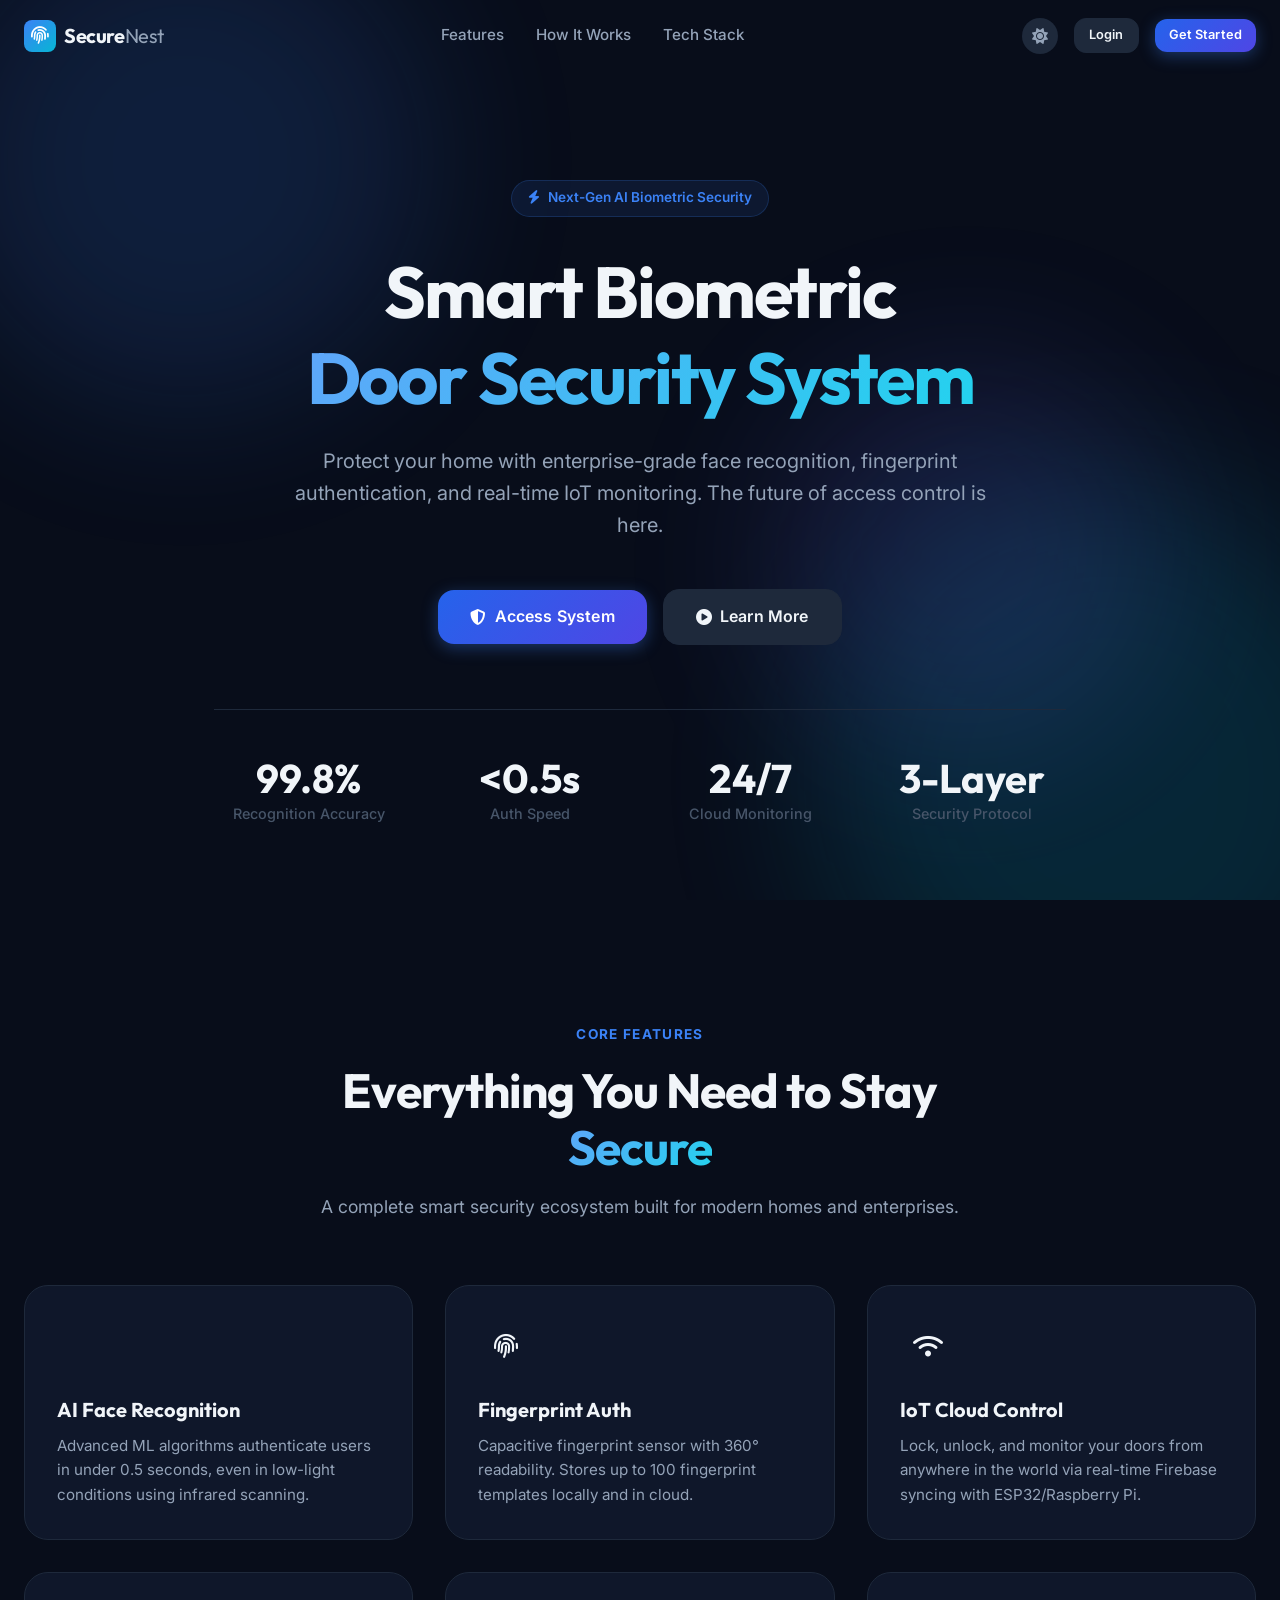
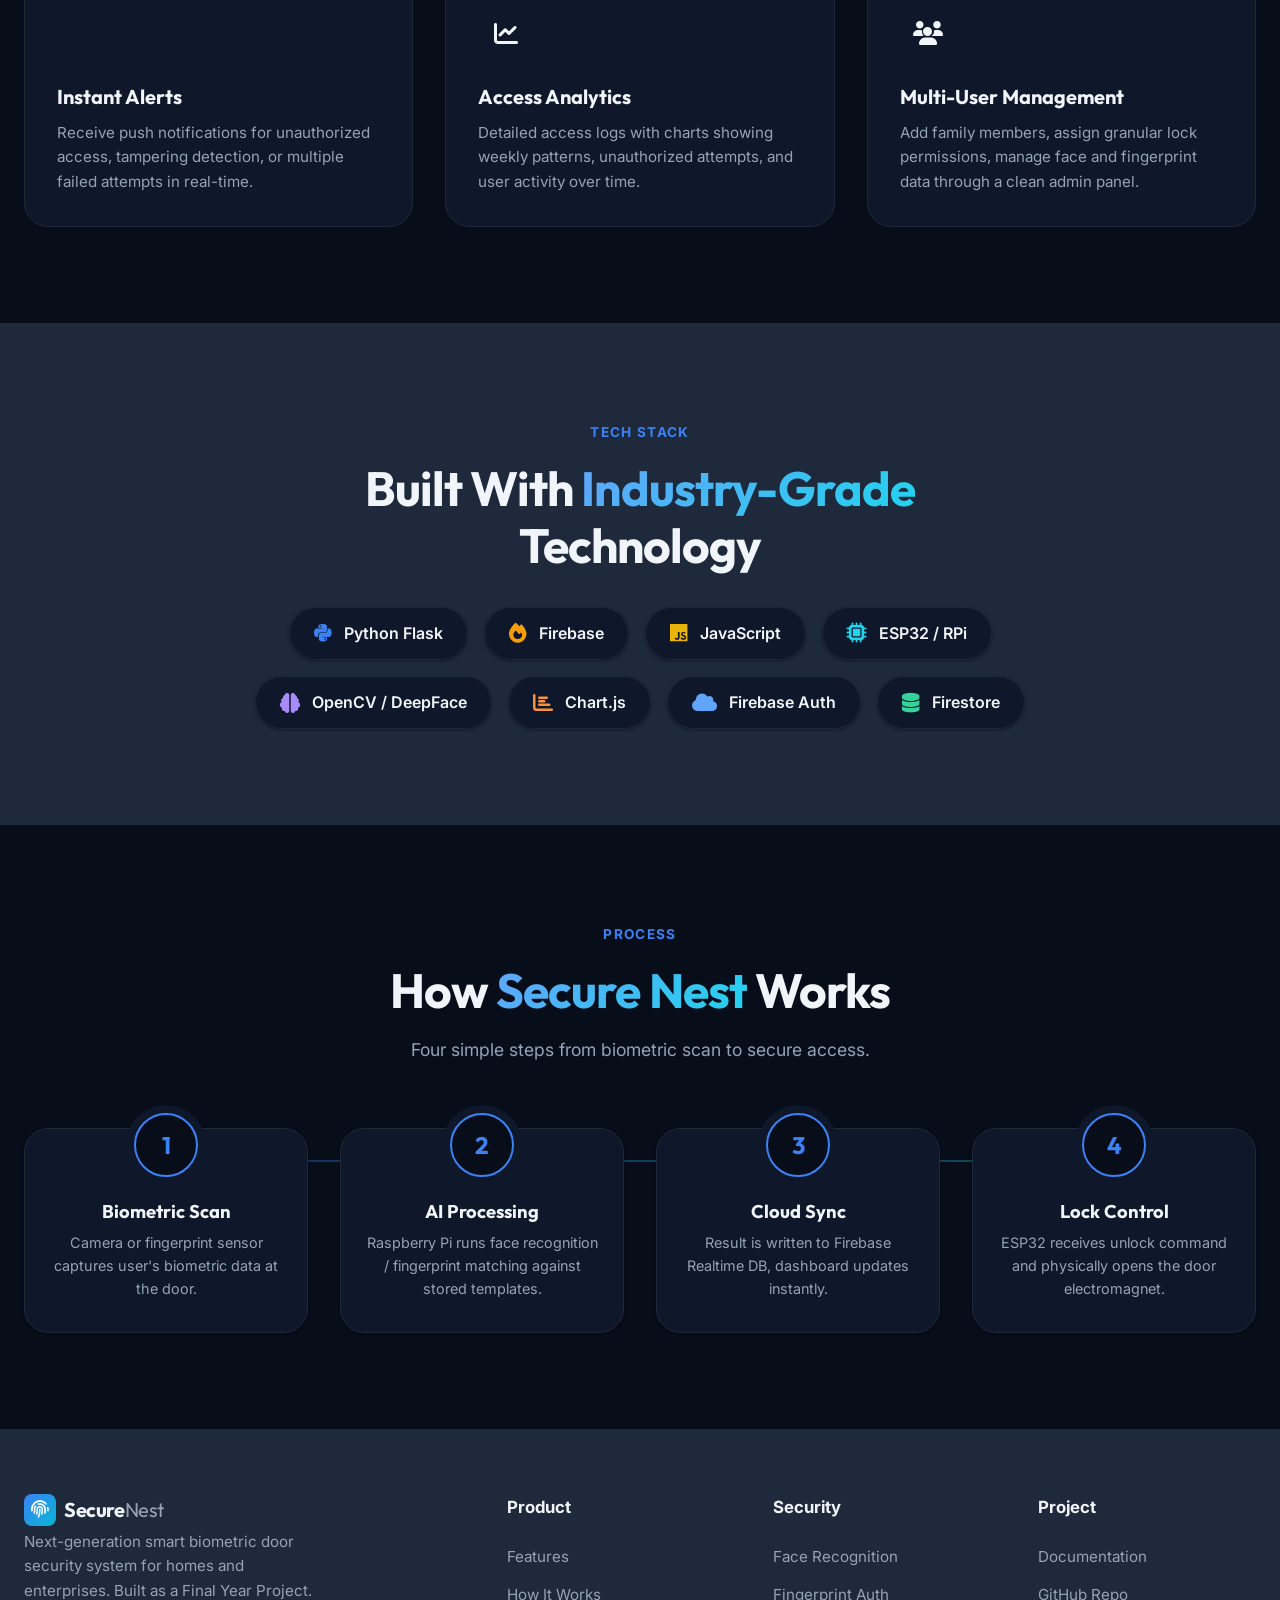
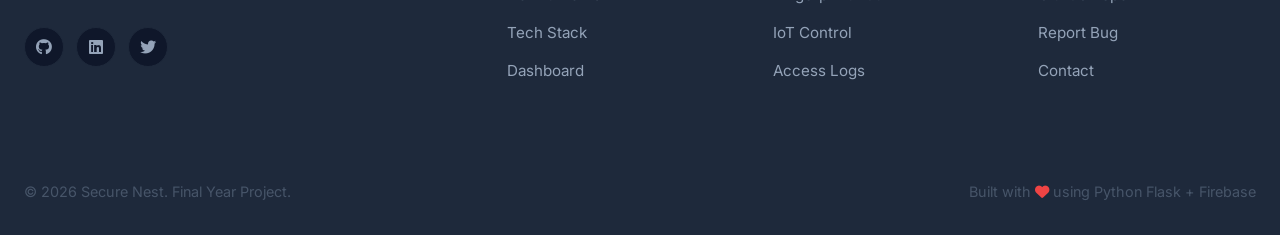
==== frontend/index.html @ 82b670fc "fronted and backend done" ====
<!DOCTYPE html>
<html lang="en" data-theme="dark">
<head>
<meta charset="UTF-8">
<meta name="viewport" content="width=device-width, initial-scale=1.0">
<title>Secure Nest – Smart Biometric Door Security System</title>
<meta name="description" content="Secure Nest is a next-gen smart biometric door lock system using AI face recognition, fingerprint auth, and IoT cloud control.">
<link rel="stylesheet" href="css/main.css">
<link rel="stylesheet" href="css/landing.css">
<link rel="stylesheet" href="https://cdnjs.cloudflare.com/ajax/libs/font-awesome/6.5.0/css/all.min.css">
</head>
<body class="landing-page">

<!-- Background Blobs -->
<div class="bg-blobs">
  <div class="blob blob-1"></div>
  <div class="blob blob-2"></div>
  <div class="blob blob-3"></div>
</div>

<!-- Navbar -->
<nav class="landing-nav" id="landingNav">
  <div class="container nav-inner">
    <a href="index.html" class="nav-logo">
      <div class="nav-logo-icon"><i class="fa-solid fa-fingerprint"></i></div>
      <span class="nav-logo-text">Secure<span>Nest</span></span>
    </a>
    <div class="nav-links">
      <a href="#features" class="nav-link">Features</a>
      <a href="#howitworks" class="nav-link">How It Works</a>
      <a href="#tech" class="nav-link">Tech Stack</a>
    </div>
    <div class="nav-actions">
      <button class="theme-btn" id="themeBtn" title="Toggle theme">
        <i class="fa-solid fa-moon moon-icon"></i>
        <i class="fa-solid fa-sun sun-icon"></i>
      </button>
      <a href="auth.html" class="btn btn-secondary btn-sm">Login</a>
      <a href="auth.html" class="btn btn-primary btn-sm">Get Started</a>
    </div>
  </div>
</nav>

<!-- Hero -->
<section class="hero">
  <div class="hero-badge"><i class="fa-solid fa-bolt"></i> Next-Gen AI Biometric Security</div>
  <h1 class="hero-title">
    Smart Biometric<br>
    <span class="text-gradient">Door Security System</span>
  </h1>
  <p class="hero-subtitle">
    Protect your home with enterprise-grade face recognition, fingerprint authentication, and real-time IoT monitoring. The future of access control is here.
  </p>
  <div class="hero-actions">
    <a href="auth.html" class="btn btn-primary btn-lg">
      <i class="fa-solid fa-shield-halved"></i> Access System
    </a>
    <a href="#features" class="btn btn-secondary btn-lg">
      <i class="fa-solid fa-play-circle"></i> Learn More
    </a>
  </div>
  <div class="hero-stats">
    <div class="hero-stat">
      <div class="hero-stat-number">99.8%</div>
      <div class="hero-stat-label">Recognition Accuracy</div>
    </div>
    <div class="hero-stat">
      <div class="hero-stat-number">&lt;0.5s</div>
      <div class="hero-stat-label">Auth Speed</div>
    </div>
    <div class="hero-stat">
      <div class="hero-stat-number">24/7</div>
      <div class="hero-stat-label">Cloud Monitoring</div>
    </div>
    <div class="hero-stat">
      <div class="hero-stat-number">3-Layer</div>
      <div class="hero-stat-label">Security Protocol</div>
    </div>
  </div>
</section>

<!-- Features -->
<section class="features-section" id="features">
  <div class="container">
    <div class="section-header">
      <span class="section-label">Core Features</span>
      <h2 class="section-title">Everything You Need to Stay <span class="text-gradient">Secure</span></h2>
      <p class="section-desc">A complete smart security ecosystem built for modern homes and enterprises.</p>
    </div>
    <div class="features-grid">
      <div class="feature-card animate-fade-in">
        <div class="feature-icon feature-icon-blue"><i class="fa-solid fa-face-viewfinder"></i></div>
        <h3 class="feature-title">AI Face Recognition</h3>
        <p class="feature-desc">Advanced ML algorithms authenticate users in under 0.5 seconds, even in low-light conditions using infrared scanning.</p>
      </div>
      <div class="feature-card animate-fade-in delay-100">
        <div class="feature-icon feature-icon-cyan"><i class="fa-solid fa-fingerprint"></i></div>
        <h3 class="feature-title">Fingerprint Auth</h3>
        <p class="feature-desc">Capacitive fingerprint sensor with 360° readability. Stores up to 100 fingerprint templates locally and in cloud.</p>
      </div>
      <div class="feature-card animate-fade-in delay-200">
        <div class="feature-icon feature-icon-purple"><i class="fa-solid fa-wifi"></i></div>
        <h3 class="feature-title">IoT Cloud Control</h3>
        <p class="feature-desc">Lock, unlock, and monitor your doors from anywhere in the world via real-time Firebase syncing with ESP32/Raspberry Pi.</p>
      </div>
      <div class="feature-card animate-fade-in delay-300">
        <div class="feature-icon feature-icon-red"><i class="fa-solid fa-bell-on"></i></div>
        <h3 class="feature-title">Instant Alerts</h3>
        <p class="feature-desc">Receive push notifications for unauthorized access, tampering detection, or multiple failed attempts in real-time.</p>
      </div>
      <div class="feature-card animate-fade-in delay-400">
        <div class="feature-icon feature-icon-green"><i class="fa-solid fa-chart-line"></i></div>
        <h3 class="feature-title">Access Analytics</h3>
        <p class="feature-desc">Detailed access logs with charts showing weekly patterns, unauthorized attempts, and user activity over time.</p>
      </div>
      <div class="feature-card animate-fade-in delay-400">
        <div class="feature-icon feature-icon-yellow"><i class="fa-solid fa-users"></i></div>
        <h3 class="feature-title">Multi-User Management</h3>
        <p class="feature-desc">Add family members, assign granular lock permissions, manage face and fingerprint data through a clean admin panel.</p>
      </div>
    </div>
  </div>
</section>

<!-- Tech Stack -->
<section class="tech-section" id="tech">
  <div class="container">
    <div class="section-header" style="margin-bottom:2rem">
      <span class="section-label">Tech Stack</span>
      <h2 class="section-title">Built With <span class="text-gradient">Industry-Grade</span> Technology</h2>
    </div>
    <div class="tech-grid">
      <div class="tech-badge"><i class="fa-brands fa-python" style="color:#3b82f6"></i> Python Flask</div>
      <div class="tech-badge"><i class="fa-solid fa-fire" style="color:#f59e0b"></i> Firebase</div>
      <div class="tech-badge"><i class="fa-brands fa-js" style="color:#eab308"></i> JavaScript</div>
      <div class="tech-badge"><i class="fa-solid fa-microchip" style="color:#22d3ee"></i> ESP32 / RPi</div>
      <div class="tech-badge"><i class="fa-solid fa-brain" style="color:#a78bfa"></i> OpenCV / DeepFace</div>
      <div class="tech-badge"><i class="fa-solid fa-chart-bar" style="color:#fb923c"></i> Chart.js</div>
      <div class="tech-badge"><i class="fa-solid fa-cloud" style="color:#60a5fa"></i> Firebase Auth</div>
      <div class="tech-badge"><i class="fa-solid fa-database" style="color:#34d399"></i> Firestore</div>
    </div>
  </div>
</section>

<!-- How It Works -->
<section class="how-section" id="howitworks">
  <div class="container">
    <div class="section-header">
      <span class="section-label">Process</span>
      <h2 class="section-title">How <span class="text-gradient">Secure Nest</span> Works</h2>
      <p class="section-desc">Four simple steps from biometric scan to secure access.</p>
    </div>
    <div class="steps-grid">
      <div class="step-card animate-slide-up">
        <div class="step-number">1</div>
        <h4 class="step-title">Biometric Scan</h4>
        <p class="step-desc">Camera or fingerprint sensor captures user's biometric data at the door.</p>
      </div>
      <div class="step-card animate-slide-up delay-100">
        <div class="step-number">2</div>
        <h4 class="step-title">AI Processing</h4>
        <p class="step-desc">Raspberry Pi runs face recognition / fingerprint matching against stored templates.</p>
      </div>
      <div class="step-card animate-slide-up delay-200">
        <div class="step-number">3</div>
        <h4 class="step-title">Cloud Sync</h4>
        <p class="step-desc">Result is written to Firebase Realtime DB, dashboard updates instantly.</p>
      </div>
      <div class="step-card animate-slide-up delay-300">
        <div class="step-number">4</div>
        <h4 class="step-title">Lock Control</h4>
        <p class="step-desc">ESP32 receives unlock command and physically opens the door electromagnet.</p>
      </div>
    </div>
  </div>
</section>

<!-- Footer -->
<footer class="landing-footer">
  <div class="container">
    <div class="footer-inner">
      <div>
        <a href="index.html" class="nav-logo" style="margin-bottom:.25rem">
          <div class="nav-logo-icon"><i class="fa-solid fa-fingerprint"></i></div>
          <span class="nav-logo-text">Secure<span>Nest</span></span>
        </a>
        <p class="footer-brand-text">Next-generation smart biometric door security system for homes and enterprises. Built as a Final Year Project.</p>
        <div class="footer-socials">
          <a href="#" class="social-btn"><i class="fa-brands fa-github"></i></a>
          <a href="#" class="social-btn"><i class="fa-brands fa-linkedin"></i></a>
          <a href="#" class="social-btn"><i class="fa-brands fa-twitter"></i></a>
        </div>
      </div>
      <div>
        <p class="footer-col-title">Product</p>
        <div class="footer-links">
          <a href="#features">Features</a>
          <a href="#howitworks">How It Works</a>
          <a href="#tech">Tech Stack</a>
          <a href="auth.html">Dashboard</a>
        </div>
      </div>
      <div>
        <p class="footer-col-title">Security</p>
        <div class="footer-links">
          <a href="#">Face Recognition</a>
          <a href="#">Fingerprint Auth</a>
          <a href="#">IoT Control</a>
          <a href="#">Access Logs</a>
        </div>
      </div>
      <div>
        <p class="footer-col-title">Project</p>
        <div class="footer-links">
          <a href="#">Documentation</a>
          <a href="#">GitHub Repo</a>
          <a href="#">Report Bug</a>
          <a href="#">Contact</a>
        </div>
      </div>
    </div>
    <div class="footer-bottom">
      <span>© 2026 Secure Nest. Final Year Project.</span>
      <span>Built with <i class="fa-solid fa-heart" style="color:var(--color-danger)"></i> using Python Flask + Firebase</span>
    </div>
  </div>
</footer>

<script>
// Theme toggle
const themeBtn = document.getElementById('themeBtn');
const html = document.documentElement;
const savedTheme = localStorage.getItem('sn_theme') || 'dark';
html.setAttribute('data-theme', savedTheme);

themeBtn.addEventListener('click', () => {
  const current = html.getAttribute('data-theme');
  const next = current === 'dark' ? 'light' : 'dark';
  html.setAttribute('data-theme', next);
  localStorage.setItem('sn_theme', next);
});

// Navbar scroll
window.addEventListener('scroll', () => {
  const nav = document.getElementById('landingNav');
  nav.classList.toggle('scrolled', window.scrollY > 40);
});

// Smooth scroll for anchor links
document.querySelectorAll('a[href^="#"]').forEach(a => {
  a.addEventListener('click', e => {
    const target = document.querySelector(a.getAttribute('href'));
    if (target) { e.preventDefault(); target.scrollIntoView({ behavior: 'smooth' }); }
  });
});
</script>
</body>
</html>
---- frontend/css/main.css ----
/* ============================================================
   SECURE NEST – main.css
   Global Design System: Tokens, Resets, Typography, Utilities
   ============================================================ */

/* ── Google Fonts ─────────────────────────────────────────── */
@import url('https://fonts.googleapis.com/css2?family=Inter:wght@300;400;500;600;700;800;900&family=Outfit:wght@400;500;600;700;800&display=swap');

/* ── CSS Custom Properties (Design Tokens) ───────────────── */
:root {
  /* Brand Colors */
  --color-brand-50:   #eff6ff;
  --color-brand-100:  #dbeafe;
  --color-brand-200:  #bfdbfe;
  --color-brand-400:  #60a5fa;
  --color-brand-500:  #3b82f6;
  --color-brand-600:  #2563eb;
  --color-brand-700:  #1d4ed8;
  --color-brand-900:  #1e3a8a;

  /* Accent */
  --color-cyan-400:   #22d3ee;
  --color-cyan-500:   #06b6d4;
  --color-indigo-400: #818cf8;
  --color-indigo-500: #6366f1;
  --color-indigo-600: #4f46e5;

  /* Status */
  --color-success:    #22c55e;
  --color-warning:    #f59e0b;
  --color-danger:     #ef4444;
  --color-info:       #3b82f6;

  /* Light Mode Surface */
  --bg-body:          #f0f4f8;
  --bg-surface:       #ffffff;
  --bg-surface-2:     #f8fafc;
  --bg-surface-3:     #e2e8f0;
  --border-color:     #e2e8f0;
  --text-primary:     #0f172a;
  --text-secondary:   #475569;
  --text-muted:       #94a3b8;
  --shadow-sm:        0 1px 3px rgba(0,0,0,0.08), 0 1px 2px rgba(0,0,0,0.04);
  --shadow-md:        0 4px 16px rgba(0,0,0,0.08), 0 2px 4px rgba(0,0,0,0.04);
  --shadow-lg:        0 10px 40px rgba(0,0,0,0.10), 0 4px 8px rgba(0,0,0,0.06);
  --shadow-brand:     0 8px 32px rgba(59,130,246,0.25);

  /* Sizing */
  --sidebar-width:    260px;
  --header-height:    72px;
  --radius-sm:        8px;
  --radius-md:        12px;
  --radius-lg:        16px;
  --radius-xl:        24px;
  --radius-full:      9999px;

  /* Transitions */
  --transition-fast:  0.15s ease;
  --transition-base:  0.25s ease;
  --transition-slow:  0.4s ease;
}

/* ── Dark Mode Tokens ─────────────────────────────────────── */
[data-theme="dark"] {
  --bg-body:          #080d1a;
  --bg-surface:       #0f172a;
  --bg-surface-2:     #1e293b;
  --bg-surface-3:     #263348;
  --border-color:     #1e293b;
  --text-primary:     #f1f5f9;
  --text-secondary:   #94a3b8;
  --text-muted:       #475569;
  --shadow-sm:        0 1px 3px rgba(0,0,0,0.4);
  --shadow-md:        0 4px 16px rgba(0,0,0,0.4);
  --shadow-lg:        0 10px 40px rgba(0,0,0,0.5);
  --shadow-brand:     0 8px 32px rgba(59,130,246,0.20);
}

/* ── Reset & Base ─────────────────────────────────────────── */
*, *::before, *::after {
  box-sizing: border-box;
  margin: 0;
  padding: 0;
}

html {
  scroll-behavior: smooth;
  -webkit-tap-highlight-color: transparent;
}

body {
  font-family: 'Inter', sans-serif;
  background-color: var(--bg-body);
  color: var(--text-primary);
  line-height: 1.6;
  min-height: 100vh;
  transition: background-color var(--transition-base), color var(--transition-base);
  -webkit-font-smoothing: antialiased;
  -moz-osx-font-smoothing: grayscale;
}

a {
  color: var(--color-brand-500);
  text-decoration: none;
  transition: color var(--transition-fast);
}

a:hover { color: var(--color-brand-400); }

img { max-width: 100%; height: auto; display: block; }

button {
  cursor: pointer;
  border: none;
  background: none;
  font-family: inherit;
  font-size: inherit;
}

input, select, textarea {
  font-family: inherit;
  font-size: inherit;
}

ul, ol { list-style: none; }

/* ── Custom Scrollbar ─────────────────────────────────────── */
::-webkit-scrollbar { width: 6px; height: 6px; }
::-webkit-scrollbar-track { background: transparent; }
::-webkit-scrollbar-thumb {
  background: var(--text-muted);
  border-radius: var(--radius-full);
}
::-webkit-scrollbar-thumb:hover { background: var(--text-secondary); }

/* ── Typography ───────────────────────────────────────────── */
.font-display { font-family: 'Outfit', sans-serif; }

h1, h2, h3, h4, h5, h6 {
  font-family: 'Outfit', sans-serif;
  line-height: 1.2;
  font-weight: 700;
  color: var(--text-primary);
}

.text-xs   { font-size: 0.75rem; }
.text-sm   { font-size: 0.875rem; }
.text-base { font-size: 1rem; }
.text-lg   { font-size: 1.125rem; }
.text-xl   { font-size: 1.25rem; }
.text-2xl  { font-size: 1.5rem; }
.text-3xl  { font-size: 1.875rem; }
.text-4xl  { font-size: 2.25rem; }
.text-5xl  { font-size: 3rem; }
.text-6xl  { font-size: 3.75rem; }
.text-7xl  { font-size: 4.5rem; }

.font-light    { font-weight: 300; }
.font-normal   { font-weight: 400; }
.font-medium   { font-weight: 500; }
.font-semibold { font-weight: 600; }
.font-bold     { font-weight: 700; }
.font-extrabold{ font-weight: 800; }
.font-black    { font-weight: 900; }

.text-primary   { color: var(--text-primary); }
.text-secondary { color: var(--text-secondary); }
.text-muted     { color: var(--text-muted); }
.text-brand     { color: var(--color-brand-500); }
.text-success   { color: var(--color-success); }
.text-warning   { color: var(--color-warning); }
.text-danger    { color: var(--color-danger); }

.text-gradient {
  background: linear-gradient(135deg, var(--color-brand-400), var(--color-cyan-400));
  -webkit-background-clip: text;
  -webkit-text-fill-color: transparent;
  background-clip: text;
}

.text-gradient-purple {
  background: linear-gradient(135deg, var(--color-brand-500), var(--color-indigo-400));
  -webkit-background-clip: text;
  -webkit-text-fill-color: transparent;
  background-clip: text;
}

/* ── Layout Utilities ─────────────────────────────────────── */
.container {
  width: 100%;
  max-width: 1280px;
  margin: 0 auto;
  padding: 0 1.5rem;
}

.flex { display: flex; }
.flex-col { flex-direction: column; }
.flex-1 { flex: 1; }
.items-center { align-items: center; }
.items-start  { align-items: flex-start; }
.justify-center  { justify-content: center; }
.justify-between { justify-content: space-between; }
.justify-end     { justify-content: flex-end; }
.gap-1 { gap: 0.25rem; }
.gap-2 { gap: 0.5rem; }
.gap-3 { gap: 0.75rem; }
.gap-4 { gap: 1rem; }
.gap-6 { gap: 1.5rem; }
.gap-8 { gap: 2rem; }

.grid { display: grid; }
.grid-2 { grid-template-columns: repeat(2, 1fr); }
.grid-3 { grid-template-columns: repeat(3, 1fr); }
.grid-4 { grid-template-columns: repeat(4, 1fr); }

.hidden  { display: none; }
.block   { display: block; }
.inline-block { display: inline-block; }

.w-full  { width: 100%; }
.h-full  { height: 100%; }
.min-h-screen { min-height: 100vh; }

.relative { position: relative; }
.absolute { position: absolute; }
.fixed    { position: fixed; }
.sticky   { position: sticky; }

.overflow-hidden { overflow: hidden; }
.overflow-y-auto { overflow-y: auto; }
.overflow-x-auto { overflow-x: auto; }

.rounded-sm   { border-radius: var(--radius-sm); }
.rounded-md   { border-radius: var(--radius-md); }
.rounded-lg   { border-radius: var(--radius-lg); }
.rounded-xl   { border-radius: var(--radius-xl); }
.rounded-full { border-radius: var(--radius-full); }

/* ── Spacing ──────────────────────────────────────────────── */
.p-2  { padding: 0.5rem; }
.p-3  { padding: 0.75rem; }
.p-4  { padding: 1rem; }
.p-6  { padding: 1.5rem; }
.p-8  { padding: 2rem; }
.px-4 { padding-left: 1rem; padding-right: 1rem; }
.px-6 { padding-left: 1.5rem; padding-right: 1.5rem; }
.py-2 { padding-top: 0.5rem; padding-bottom: 0.5rem; }
.py-3 { padding-top: 0.75rem; padding-bottom: 0.75rem; }
.py-4 { padding-top: 1rem; padding-bottom: 1rem; }
.mb-1 { margin-bottom: 0.25rem; }
.mb-2 { margin-bottom: 0.5rem; }
.mb-3 { margin-bottom: 0.75rem; }
.mb-4 { margin-bottom: 1rem; }
.mb-6 { margin-bottom: 1.5rem; }
.mb-8 { margin-bottom: 2rem; }
.mt-1 { margin-top: 0.25rem; }
.mt-2 { margin-top: 0.5rem; }
.mt-4 { margin-top: 1rem; }
.mt-6 { margin-top: 1.5rem; }
.mx-auto { margin-left: auto; margin-right: auto; }

/* ── Cards ────────────────────────────────────────────────── */
.card {
  background: var(--bg-surface);
  border: 1px solid var(--border-color);
  border-radius: var(--radius-lg);
  box-shadow: var(--shadow-sm);
  transition: box-shadow var(--transition-base), transform var(--transition-base);
}

.card:hover {
  box-shadow: var(--shadow-md);
}

.card-hover:hover {
  transform: translateY(-2px);
  box-shadow: var(--shadow-lg);
}

/* ── Glassmorphism ────────────────────────────────────────── */
.glass {
  background: rgba(255, 255, 255, 0.08);
  backdrop-filter: blur(20px);
  -webkit-backdrop-filter: blur(20px);
  border: 1px solid rgba(255, 255, 255, 0.12);
}

[data-theme="light"] .glass {
  background: rgba(255, 255, 255, 0.75);
  border: 1px solid rgba(255, 255, 255, 0.5);
}

/* ── Buttons ──────────────────────────────────────────────── */
.btn {
  display: inline-flex;
  align-items: center;
  justify-content: center;
  gap: 0.5rem;
  padding: 0.625rem 1.25rem;
  border-radius: var(--radius-md);
  font-weight: 600;
  font-size: 0.9rem;
  transition: all var(--transition-fast);
  white-space: nowrap;
  letter-spacing: 0.01em;
}

.btn-primary {
  background: linear-gradient(135deg, var(--color-brand-600), var(--color-indigo-600));
  color: #fff;
  box-shadow: 0 4px 16px rgba(59,130,246,0.35);
}

.btn-primary:hover {
  transform: translateY(-1px);
  box-shadow: 0 6px 24px rgba(59,130,246,0.45);
  filter: brightness(1.05);
}

.btn-primary:active { transform: translateY(0); }

.btn-secondary {
  background: var(--bg-surface-2);
  color: var(--text-primary);
  border: 1px solid var(--border-color);
}

.btn-secondary:hover {
  background: var(--bg-surface-3);
  border-color: var(--color-brand-500);
  color: var(--color-brand-500);
}

.btn-danger {
  background: rgba(239,68,68,0.1);
  color: var(--color-danger);
  border: 1px solid rgba(239,68,68,0.3);
}

.btn-danger:hover {
  background: var(--color-danger);
  color: #fff;
}

.btn-sm {
  padding: 0.375rem 0.875rem;
  font-size: 0.8rem;
}

.btn-lg {
  padding: 0.875rem 2rem;
  font-size: 1rem;
  border-radius: var(--radius-lg);
}

.btn-icon {
  width: 40px;
  height: 40px;
  padding: 0;
  border-radius: var(--radius-md);
  background: var(--bg-surface-2);
  color: var(--text-secondary);
  border: 1px solid var(--border-color);
}

.btn-icon:hover {
  background: var(--color-brand-500);
  color: #fff;
  border-color: var(--color-brand-500);
}

/* ── Badges ───────────────────────────────────────────────── */
.badge {
  display: inline-flex;
  align-items: center;
  gap: 0.25rem;
  padding: 0.2rem 0.65rem;
  border-radius: var(--radius-full);
  font-size: 0.72rem;
  font-weight: 600;
  letter-spacing: 0.02em;
}

.badge-success {
  background: rgba(34,197,94,0.12);
  color: var(--color-success);
  border: 1px solid rgba(34,197,94,0.25);
}

.badge-danger {
  background: rgba(239,68,68,0.12);
  color: var(--color-danger);
  border: 1px solid rgba(239,68,68,0.25);
}

.badge-warning {
  background: rgba(245,158,11,0.12);
  color: var(--color-warning);
  border: 1px solid rgba(245,158,11,0.25);
}

.badge-info {
  background: rgba(59,130,246,0.12);
  color: var(--color-brand-500);
  border: 1px solid rgba(59,130,246,0.25);
}

/* ── Form Elements ────────────────────────────────────────── */
.form-group { margin-bottom: 1.25rem; }

.form-label {
  display: block;
  font-size: 0.85rem;
  font-weight: 500;
  color: var(--text-secondary);
  margin-bottom: 0.4rem;
}

.form-input {
  width: 100%;
  padding: 0.7rem 1rem;
  background: var(--bg-surface-2);
  border: 1.5px solid var(--border-color);
  border-radius: var(--radius-md);
  color: var(--text-primary);
  font-size: 0.9rem;
  transition: border-color var(--transition-fast), box-shadow var(--transition-fast);
  outline: none;
}

.form-input:focus {
  border-color: var(--color-brand-500);
  box-shadow: 0 0 0 3px rgba(59,130,246,0.12);
}

.form-input::placeholder { color: var(--text-muted); }

.input-group {
  position: relative;
}

.input-icon {
  position: absolute;
  left: 0.875rem;
  top: 50%;
  transform: translateY(-50%);
  color: var(--text-muted);
  pointer-events: none;
}

.input-group .form-input { padding-left: 2.5rem; }

/* ── Toggle Switch ────────────────────────────────────────── */
.toggle {
  position: relative;
  display: inline-block;
  width: 44px;
  height: 24px;
  flex-shrink: 0;
}

.toggle input { opacity: 0; width: 0; height: 0; }

.toggle-slider {
  position: absolute;
  inset: 0;
  background: var(--bg-surface-3);
  border-radius: var(--radius-full);
  cursor: pointer;
  transition: background var(--transition-fast);
}

.toggle-slider::before {
  content: '';
  position: absolute;
  width: 18px;
  height: 18px;
  background: #fff;
  border-radius: 50%;
  top: 3px;
  left: 3px;
  transition: transform var(--transition-fast);
  box-shadow: 0 1px 4px rgba(0,0,0,0.2);
}

.toggle input:checked + .toggle-slider { background: var(--color-brand-500); }
.toggle input:checked + .toggle-slider::before { transform: translateX(20px); }

/* ── Divider ──────────────────────────────────────────────── */
.divider {
  height: 1px;
  background: var(--border-color);
  margin: 1.5rem 0;
}

/* ── Animations ───────────────────────────────────────────── */
@keyframes fadeIn {
  from { opacity: 0; transform: translateY(12px); }
  to   { opacity: 1; transform: translateY(0); }
}

@keyframes fadeInLeft {
  from { opacity: 0; transform: translateX(-20px); }
  to   { opacity: 1; transform: translateX(0); }
}

@keyframes fadeInScale {
  from { opacity: 0; transform: scale(0.95); }
  to   { opacity: 1; transform: scale(1); }
}

@keyframes slideUp {
  from { opacity: 0; transform: translateY(24px); }
  to   { opacity: 1; transform: translateY(0); }
}

@keyframes pulseGreen {
  0%   { box-shadow: 0 0 0 0 rgba(34,197,94,0.6); }
  70%  { box-shadow: 0 0 0 10px rgba(34,197,94,0); }
  100% { box-shadow: 0 0 0 0 rgba(34,197,94,0); }
}

@keyframes pulseRed {
  0%   { box-shadow: 0 0 0 0 rgba(239,68,68,0.6); }
  70%  { box-shadow: 0 0 0 10px rgba(239,68,68,0); }
  100% { box-shadow: 0 0 0 0 rgba(239,68,68,0); }
}

@keyframes blobFloat {
  0%, 100% { transform: translate(0, 0) scale(1); }
  33%       { transform: translate(30px, -50px) scale(1.1); }
  66%       { transform: translate(-20px, 20px) scale(0.9); }
}

@keyframes spinSlow {
  from { transform: rotate(0deg); }
  to   { transform: rotate(360deg); }
}

@keyframes lockBounce {
  0%, 100% { transform: scale(1); }
  50%       { transform: scale(1.08); }
}

@keyframes ping {
  75%, 100% { transform: scale(2); opacity: 0; }
}

@keyframes shimmer {
  0%   { background-position: -1000px 0; }
  100% { background-position: 1000px 0; }
}

.animate-fade-in    { animation: fadeIn 0.4s ease both; }
.animate-fade-in-left { animation: fadeInLeft 0.5s ease both; }
.animate-scale-in   { animation: fadeInScale 0.35s ease both; }
.animate-slide-up   { animation: slideUp 0.5s ease both; }
.animate-pulse-green { animation: pulseGreen 2s infinite; }
.animate-pulse-red   { animation: pulseRed 2s infinite; }
.animate-blob        { animation: blobFloat 8s ease-in-out infinite; }
.animate-spin-slow   { animation: spinSlow 3s linear infinite; }
.animate-ping        { animation: ping 1.5s cubic-bezier(0,0,0.2,1) infinite; }

/* Stagger delays */
.delay-100 { animation-delay: 0.1s; }
.delay-200 { animation-delay: 0.2s; }
.delay-300 { animation-delay: 0.3s; }
.delay-400 { animation-delay: 0.4s; }
.delay-600 { animation-delay: 0.6s; }

/* ── Loading Skeleton ─────────────────────────────────────── */
.skeleton {
  background: linear-gradient(90deg,
    var(--bg-surface-2) 25%,
    var(--bg-surface-3) 50%,
    var(--bg-surface-2) 75%);
  background-size: 1000px 100%;
  animation: shimmer 1.5s infinite;
  border-radius: var(--radius-md);
}

/* ── Toast Notifications ──────────────────────────────────── */
#toast-container {
  position: fixed;
  bottom: 1.5rem;
  right: 1.5rem;
  z-index: 9999;
  display: flex;
  flex-direction: column;
  gap: 0.75rem;
  pointer-events: none;
}

.toast {
  display: flex;
  align-items: center;
  gap: 0.75rem;
  padding: 0.875rem 1.25rem;
  border-radius: var(--radius-lg);
  background: var(--bg-surface);
  border: 1px solid var(--border-color);
  box-shadow: var(--shadow-lg);
  font-size: 0.875rem;
  font-weight: 500;
  min-width: 280px;
  max-width: 380px;
  pointer-events: all;
  animation: slideUp 0.35s ease;
  transition: opacity 0.3s ease;
}

.toast-success { border-left: 4px solid var(--color-success); }
.toast-danger  { border-left: 4px solid var(--color-danger); }
.toast-warning { border-left: 4px solid var(--color-warning); }
.toast-info    { border-left: 4px solid var(--color-brand-500); }

/* ── Icon Wrapper ─────────────────────────────────────────── */
.icon-box {
  display: inline-flex;
  align-items: center;
  justify-content: center;
  flex-shrink: 0;
  border-radius: var(--radius-md);
}

.icon-box-sm  { width: 32px; height: 32px; font-size: 0.9rem; }
.icon-box-md  { width: 42px; height: 42px; font-size: 1.1rem; }
.icon-box-lg  { width: 56px; height: 56px; font-size: 1.4rem; }
.icon-box-xl  { width: 72px; height: 72px; font-size: 1.8rem; border-radius: var(--radius-lg); }

.icon-box-blue    { background: rgba(59,130,246,0.12); color: var(--color-brand-500); }
.icon-box-green   { background: rgba(34,197,94,0.12);  color: var(--color-success); }
.icon-box-red     { background: rgba(239,68,68,0.12);  color: var(--color-danger); }
.icon-box-yellow  { background: rgba(245,158,11,0.12); color: var(--color-warning); }
.icon-box-purple  { background: rgba(99,102,241,0.12); color: var(--color-indigo-500); }
.icon-box-cyan    { background: rgba(6,182,212,0.12);  color: var(--color-cyan-500); }
.icon-box-brand-grad {
  background: linear-gradient(135deg, var(--color-brand-600), var(--color-indigo-600));
  color: #fff;
  box-shadow: 0 4px 12px rgba(59,130,246,0.35);
}

/* ── Live Dot ─────────────────────────────────────────────── */
.live-dot {
  display: inline-flex;
  align-items: center;
  gap: 0.4rem;
  font-size: 0.75rem;
  font-weight: 600;
  color: var(--color-success);
}

.live-dot::before {
  content: '';
  width: 8px;
  height: 8px;
  background: var(--color-success);
  border-radius: 50%;
  animation: pulseGreen 2s infinite;
  display: block;
}

/* ── Overlay / Modal ──────────────────────────────────────── */
.overlay {
  position: fixed;
  inset: 0;
  background: rgba(0,0,0,0.65);
  backdrop-filter: blur(4px);
  z-index: 1000;
  opacity: 0;
  visibility: hidden;
  transition: all var(--transition-base);
}

.overlay.active {
  opacity: 1;
  visibility: visible;
}

.modal {
  background: var(--bg-surface);
  border-radius: var(--radius-xl);
  border: 1px solid var(--border-color);
  box-shadow: var(--shadow-lg);
  width: 90%;
  max-width: 560px;
  padding: 2rem;
  animation: fadeInScale 0.3s ease;
}

/* ── Responsive Helpers ───────────────────────────────────── */
@media (max-width: 1024px) {
  .hide-tablet { display: none !important; }
  .grid-4 { grid-template-columns: repeat(2, 1fr); }
  .grid-3 { grid-template-columns: repeat(2, 1fr); }
}

@media (max-width: 768px) {
  .hide-mobile { display: none !important; }
  .grid-4,
  .grid-3,
  .grid-2 { grid-template-columns: 1fr; }
  .text-7xl { font-size: 3rem; }
  .text-6xl { font-size: 2.5rem; }
  .text-5xl { font-size: 2rem; }
}
---- frontend/css/landing.css ----
/* ============================================================
   SECURE NEST – landing.css
   Styles for the Landing Page
   ============================================================ */

/* ── Background Blobs ─────────────────────────────────────── */
.bg-blobs {
  position: fixed;
  inset: 0;
  z-index: -1;
  overflow: hidden;
  pointer-events: none;
}

.blob {
  position: absolute;
  filter: blur(80px);
  opacity: 0.15;
  border-radius: 50%;
  animation: blobFloat 12s ease-in-out infinite alternate;
}

.blob-1 {
  top: -10%; left: -5%;
  width: 500px; height: 500px;
  background: var(--color-brand-500);
}

.blob-2 {
  bottom: -20%; right: -10%;
  width: 600px; height: 600px;
  background: var(--color-cyan-500);
  animation-delay: -4s;
}

.blob-3 {
  top: 40%; left: 60%;
  width: 400px; height: 400px;
  background: var(--color-indigo-500);
  animation-delay: -8s;
}

[data-theme="light"] .blob { opacity: 0.2; filter: blur(100px); }

/* ── Navbar ───────────────────────────────────────────────── */
.landing-nav {
  position: fixed;
  top: 0; left: 0; right: 0;
  height: var(--header-height);
  z-index: 100;
  transition: all var(--transition-base);
  border-bottom: 1px solid transparent;
}

.landing-nav.scrolled {
  background: rgba(var(--bg-surface-rgb, 15,23,42), 0.85); /* fallback */
  backdrop-filter: blur(16px);
  -webkit-backdrop-filter: blur(16px);
  border-bottom: 1px solid var(--border-color);
  box-shadow: var(--shadow-sm);
}

[data-theme="light"] .landing-nav.scrolled {
  background: rgba(255,255,255, 0.85);
}

.nav-inner {
  height: 100%;
  display: flex;
  align-items: center;
  justify-content: space-between;
}

.nav-logo {
  display: flex;
  align-items: center;
  gap: 0.5rem;
}

.nav-logo-icon {
  width: 32px; height: 32px;
  background: linear-gradient(135deg, var(--color-brand-500), var(--color-cyan-500));
  border-radius: 8px;
  display: flex;
  align-items: center;
  justify-content: center;
  color: #fff;
  font-size: 1.1rem;
}

.nav-logo-text {
  font-family: 'Outfit', sans-serif;
  font-size: 1.25rem;
  font-weight: 700;
  color: var(--text-primary);
  letter-spacing: -0.02em;
}

.nav-logo-text span {
  font-weight: 400;
  color: var(--text-secondary);
}

.nav-links {
  display: flex;
  align-items: center;
  gap: 2rem;
}

.nav-link {
  font-size: 0.95rem;
  font-weight: 500;
  color: var(--text-secondary);
  transition: color var(--transition-fast);
}

.nav-link:hover { color: var(--color-brand-500); }

.nav-actions {
  display: flex;
  align-items: center;
  gap: 1rem;
}

.theme-btn {
  width: 36px; height: 36px;
  display: flex; align-items: center; justify-content: center;
  border-radius: 50%;
  color: var(--text-secondary);
  transition: all var(--transition-fast);
  background: var(--bg-surface-2);
}

.theme-btn:hover { color: var(--text-primary); background: var(--bg-surface-3); }

[data-theme="dark"] .moon-icon { display: none; }
[data-theme="light"] .sun-icon { display: none; }

@media (max-width: 768px) {
  .nav-links { display: none; }
  .nav-actions .btn-secondary { display: none; }
}

/* ── Hero Section ─────────────────────────────────────────── */
.hero {
  padding: 180px 1.5rem 100px;
  display: flex;
  flex-direction: column;
  align-items: center;
  text-align: center;
  max-width: 900px;
  margin: 0 auto;
  position: relative;
}

.hero-badge {
  display: inline-flex;
  align-items: center;
  gap: 0.5rem;
  padding: 0.4rem 1rem;
  background: rgba(59,130,246,0.1);
  color: var(--color-brand-500);
  border: 1px solid rgba(59,130,246,0.2);
  border-radius: var(--radius-full);
  font-size: 0.85rem;
  font-weight: 600;
  margin-bottom: 2rem;
  animation: slideUp 0.6s ease both;
}

.hero-title {
  font-size: 4.5rem;
  letter-spacing: -0.03em;
  margin-bottom: 1.5rem;
  animation: slideUp 0.6s ease 0.1s both;
}

.hero-subtitle {
  font-size: 1.25rem;
  color: var(--text-secondary);
  max-width: 700px;
  margin-bottom: 3rem;
  animation: slideUp 0.6s ease 0.2s both;
}

.hero-actions {
  display: flex;
  align-items: center;
  gap: 1rem;
  margin-bottom: 4rem;
  animation: slideUp 0.6s ease 0.3s both;
}

@media (max-width: 768px) {
  .hero { padding: 140px 1.5rem 60px; }
  .hero-title { font-size: 3rem; }
  .hero-subtitle { font-size: 1.1rem; }
  .hero-actions { flex-direction: column; width: 100%; max-width: 320px; }
  .hero-actions .btn { width: 100%; }
}

.hero-stats {
  display: grid;
  grid-template-columns: repeat(4, 1fr);
  gap: 2rem;
  width: 100%;
  max-width: 1000px;
  padding-top: 3rem;
  border-top: 1px solid var(--border-color);
  animation: slideUp 0.6s ease 0.4s both;
}

.hero-stat {
  display: flex;
  flex-direction: column;
  gap: 0.25rem;
}

.hero-stat-number {
  font-family: 'Outfit', sans-serif;
  font-size: 2.5rem;
  font-weight: 700;
  color: var(--text-primary);
  line-height: 1;
}

.hero-stat-label {
  font-size: 0.9rem;
  font-weight: 500;
  color: var(--text-muted);
}

@media (max-width: 768px) {
  .hero-stats { grid-template-columns: repeat(2, 1fr); gap: 1.5rem; }
  .hero-stat-number { font-size: 2rem; }
}

/* ── Sections Common ──────────────────────────────────────── */
.section-header {
  text-align: center;
  max-width: 700px;
  margin: 0 auto 4rem;
}

.section-label {
  display: inline-block;
  font-size: 0.85rem;
  font-weight: 700;
  text-transform: uppercase;
  letter-spacing: 0.1em;
  color: var(--color-brand-500);
  margin-bottom: 1rem;
}

.section-title {
  font-size: 3rem;
  letter-spacing: -0.02em;
  margin-bottom: 1rem;
}

.section-desc {
  font-size: 1.1rem;
  color: var(--text-secondary);
}

@media (max-width: 768px) {
  .section-title { font-size: 2.25rem; }
  .section-header { margin-bottom: 3rem; }
}

/* ── Features ─────────────────────────────────────────────── */
.features-section { padding: 6rem 0; }

.features-grid {
  display: grid;
  grid-template-columns: repeat(3, 1fr);
  gap: 2rem;
}

.feature-card {
  background: var(--bg-surface);
  border: 1px solid var(--border-color);
  border-radius: var(--radius-xl);
  padding: 2rem;
  transition: all var(--transition-base);
}

.feature-card:hover {
  transform: translateY(-5px);
  box-shadow: var(--shadow-lg);
  border-color: rgba(59,130,246,0.3);
}

.feature-icon {
  width: 56px; height: 56px;
  border-radius: 16px;
  display: flex; align-items: center; justify-content: center;
  font-size: 1.5rem;
  margin-bottom: 1.5rem;
}

.feature-title { font-size: 1.25rem; margin-bottom: 0.75rem; }
.feature-desc { color: var(--text-secondary); font-size: 0.95rem; line-height: 1.6; }

@media (max-width: 1024px) { .features-grid { grid-template-columns: repeat(2, 1fr); } }
@media (max-width: 768px) { .features-grid { grid-template-columns: 1fr; } }

/* ── Tech Stack ───────────────────────────────────────────── */
.tech-section { padding: 6rem 0; background: var(--bg-surface-2); }

.tech-grid {
  display: flex;
  flex-wrap: wrap;
  justify-content: center;
  gap: 1rem;
  max-width: 900px;
  margin: 0 auto;
}

.tech-badge {
  display: flex; align-items: center; gap: 0.75rem;
  padding: 0.8rem 1.5rem;
  background: var(--bg-surface);
  border: 1px solid var(--border-color);
  border-radius: var(--radius-full);
  font-size: 1rem;
  font-weight: 600;
  color: var(--text-primary);
  box-shadow: var(--shadow-sm);
  transition: all 0.2s;
}

.tech-badge:hover {
  transform: translateY(-3px);
  box-shadow: var(--shadow-md);
  border-color: var(--color-brand-400);
}

.tech-badge i { font-size: 1.25rem; }

/* ── How It Works ─────────────────────────────────────────── */
.how-section { padding: 6rem 0; }

.steps-grid {
  display: grid;
  grid-template-columns: repeat(4, 1fr);
  gap: 2rem;
  position: relative;
}

.steps-grid::before {
  content: '';
  position: absolute;
  top: 32px; left: 10%; right: 10%;
  height: 2px;
  background: linear-gradient(90deg, var(--color-brand-500), var(--color-cyan-400));
  z-index: 0;
  opacity: 0.3;
}

.step-card {
  position: relative;
  z-index: 1;
  background: var(--bg-surface);
  border: 1px solid var(--border-color);
  border-radius: var(--radius-xl);
  padding: 2rem 1.5rem;
  text-align: center;
  box-shadow: var(--shadow-sm);
}

.step-number {
  width: 64px; height: 64px;
  background: var(--bg-body);
  border: 2px solid var(--color-brand-500);
  border-radius: 50%;
  display: flex; align-items: center; justify-content: center;
  font-family: 'Outfit', sans-serif;
  font-size: 1.5rem;
  font-weight: 700;
  color: var(--color-brand-500);
  margin: -48px auto 1.5rem;
  box-shadow: 0 0 0 8px var(--bg-surface);
}

.step-title { font-size: 1.15rem; margin-bottom: 0.5rem; }
.step-desc { font-size: 0.9rem; color: var(--text-secondary); }

@media (max-width: 1024px) {
  .steps-grid { grid-template-columns: repeat(2, 1fr); row-gap: 4rem; }
  .steps-grid::before { display: none; }
}
@media (max-width: 768px) { .steps-grid { grid-template-columns: 1fr; } }

/* ── Footer ───────────────────────────────────────────────── */
.landing-footer {
  border-top: 1px solid var(--border-color);
  padding: 4rem 0 2rem;
  background: var(--bg-surface-2);
}

.footer-inner {
  display: grid;
  grid-template-columns: 2fr 1fr 1fr 1fr;
  gap: 3rem;
  margin-bottom: 4rem;
}

.footer-brand-text {
  color: var(--text-secondary);
  font-size: 0.95rem;
  margin-bottom: 1.5rem;
  max-width: 300px;
  line-height: 1.6;
}

.footer-socials { display: flex; gap: 0.75rem; }

.social-btn {
  width: 40px; height: 40px;
  border-radius: 50%;
  background: var(--bg-surface);
  border: 1px solid var(--border-color);
  display: flex; align-items: center; justify-content: center;
  color: var(--text-secondary);
  transition: all var(--transition-fast);
}

.social-btn:hover { background: var(--color-brand-500); color: #fff; border-color: var(--color-brand-500); }

.footer-col-title {
  font-weight: 700;
  font-size: 1.05rem;
  margin-bottom: 1.5rem;
  color: var(--text-primary);
}

.footer-links { display: flex; flex-direction: column; gap: 0.85rem; }

.footer-links a {
  color: var(--text-secondary);
  font-size: 0.95rem;
}
.footer-links a:hover { color: var(--color-brand-500); }

.footer-bottom {
  border-top: 1px solid var(--border-color);
  padding-top: 2rem;
  display: flex;
  justify-content: space-between;
  align-items: center;
  color: var(--text-muted);
  font-size: 0.9rem;
}

@media (max-width: 1024px) {
  .footer-inner { grid-template-columns: 1fr 1fr; }
  .footer-inner > div:first-child { grid-column: 1 / -1; }
}

@media (max-width: 768px) {
  .footer-inner { grid-template-columns: 1fr; gap: 2rem; }
  .footer-bottom { flex-direction: column; gap: 1rem; text-align: center; }
}
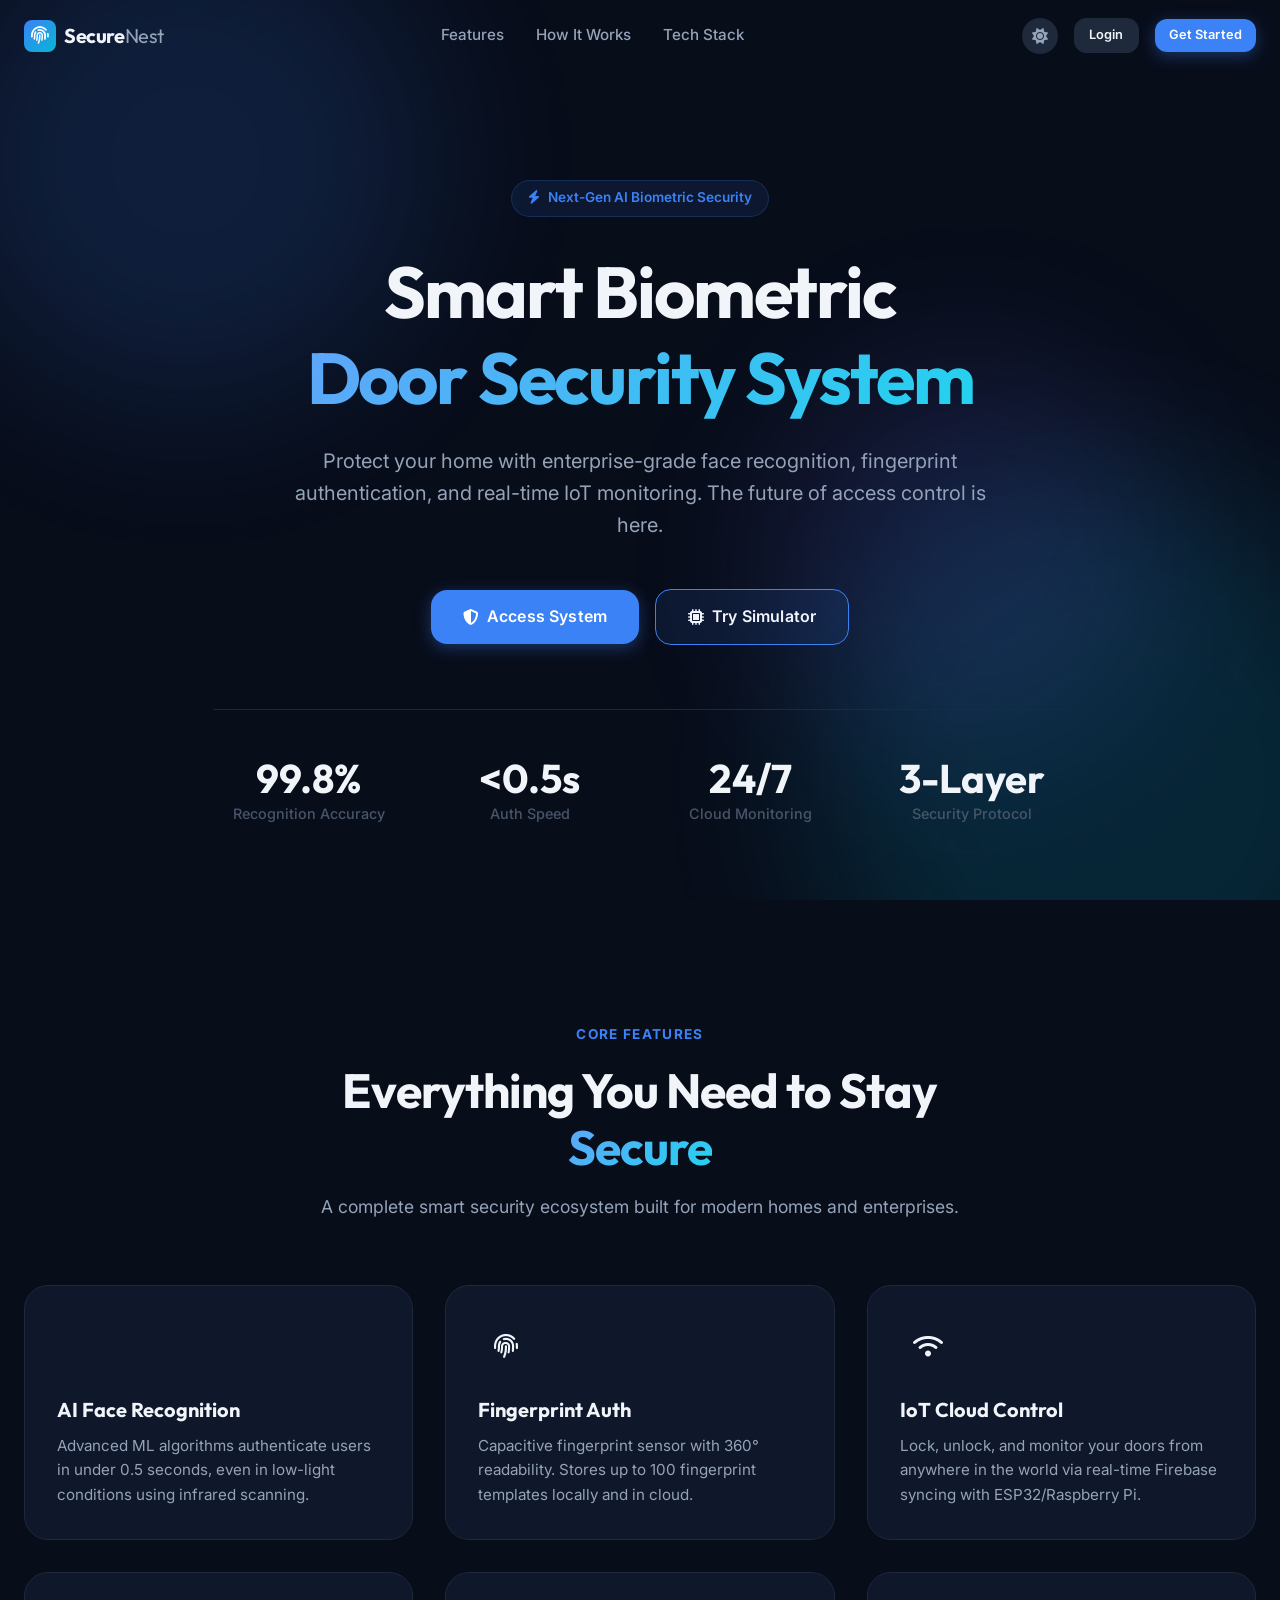
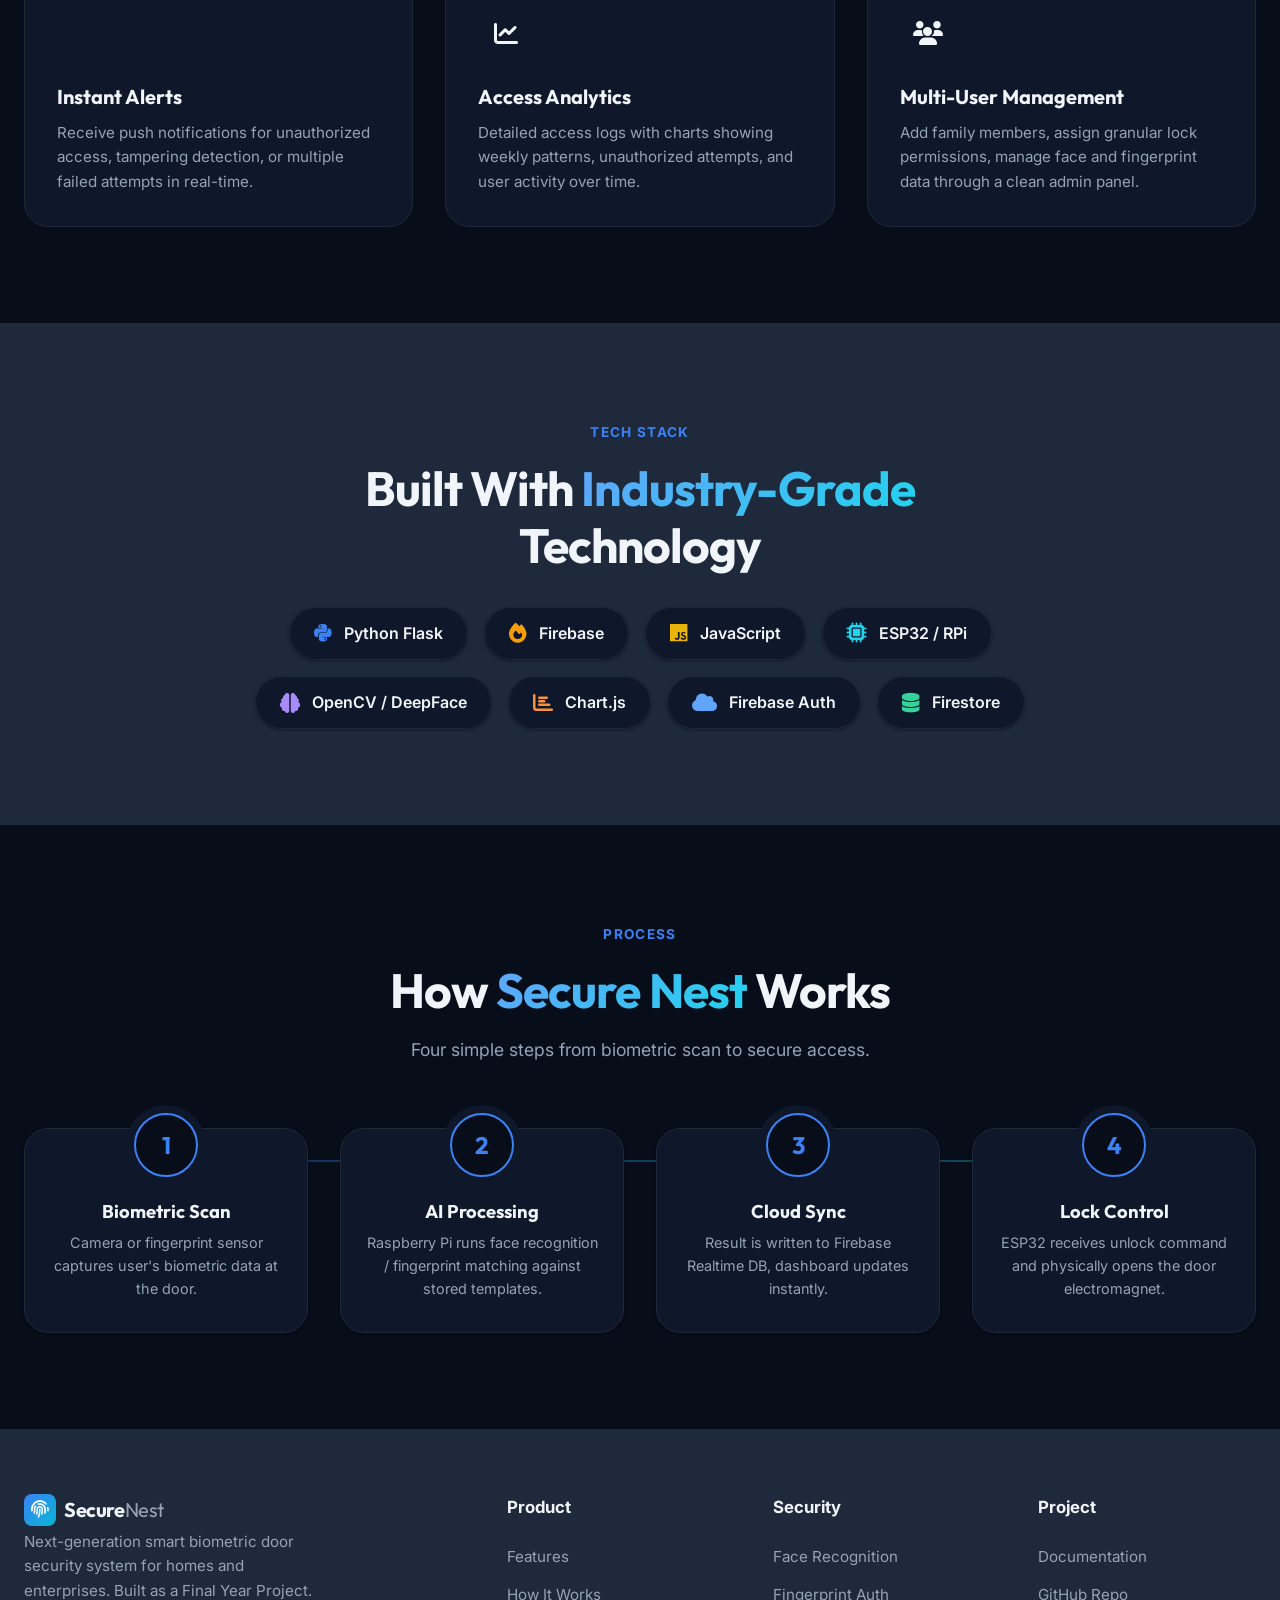
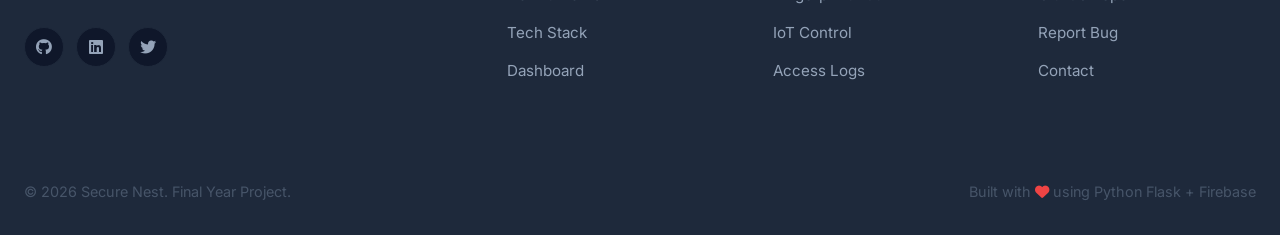
==== commit 48bb6ed0: "updation" ====
--- a/frontend/index.html
+++ b/frontend/index.html
@@ -35,8 +35,8 @@
         <i class="fa-solid fa-moon moon-icon"></i>
         <i class="fa-solid fa-sun sun-icon"></i>
       </button>
-      <a href="auth.html" class="btn btn-secondary btn-sm">Login</a>
-      <a href="auth.html" class="btn btn-primary btn-sm">Get Started</a>
+      <a href="dashboard.html" class="btn btn-secondary btn-sm">Login</a>
+      <a href="dashboard.html" class="btn btn-primary btn-sm">Get Started</a>
     </div>
   </div>
 </nav>
@@ -52,11 +52,11 @@
     Protect your home with enterprise-grade face recognition, fingerprint authentication, and real-time IoT monitoring. The future of access control is here.
   </p>
   <div class="hero-actions">
-    <a href="auth.html" class="btn btn-primary btn-lg">
+    <a href="dashboard.html" class="btn btn-primary btn-lg">
       <i class="fa-solid fa-shield-halved"></i> Access System
     </a>
-    <a href="#features" class="btn btn-secondary btn-lg">
-      <i class="fa-solid fa-play-circle"></i> Learn More
+    <a href="simulator.html" class="btn btn-secondary btn-lg" style="background: rgba(59, 130, 246, 0.1); border-color: var(--color-primary);">
+      <i class="fa-solid fa-microchip"></i> Try Simulator
     </a>
   </div>
   <div class="hero-stats">
@@ -227,6 +227,11 @@
 </footer>
 
 <script>
+// FORCE LOCALHOST REDIRECT (Security & Firebase Fix)
+if (window.location.protocol === 'file:') {
+    window.location.href = 'http://127.0.0.1:5000';
+}
+
 // Theme toggle
 const themeBtn = document.getElementById('themeBtn');
 const html = document.documentElement;
--- a/frontend/css/main.css
+++ b/frontend/css/main.css
@@ -58,6 +58,10 @@
   --transition-fast:  0.15s ease;
   --transition-base:  0.25s ease;
   --transition-slow:  0.4s ease;
+
+  /* Dynamic Theme Variables (User Customizable) */
+  --color-primary:    #3b82f6;
+  --bg-sidebar:       #0f172a;
 }
 
 /* ── Dark Mode Tokens ─────────────────────────────────────── */
@@ -100,7 +104,7 @@
 }
 
 a {
-  color: var(--color-brand-500);
+  color: var(--color-primary);
   text-decoration: none;
   transition: color var(--transition-fast);
 }
@@ -166,7 +170,7 @@
 .text-primary   { color: var(--text-primary); }
 .text-secondary { color: var(--text-secondary); }
 .text-muted     { color: var(--text-muted); }
-.text-brand     { color: var(--color-brand-500); }
+.text-brand     { color: var(--color-primary); }
 .text-success   { color: var(--color-success); }
 .text-warning   { color: var(--color-warning); }
 .text-danger    { color: var(--color-danger); }
@@ -179,7 +183,7 @@
 }
 
 .text-gradient-purple {
-  background: linear-gradient(135deg, var(--color-brand-500), var(--color-indigo-400));
+  background: linear-gradient(135deg, var(--color-primary), var(--color-indigo-400));
   -webkit-background-clip: text;
   -webkit-text-fill-color: transparent;
   background-clip: text;
@@ -306,7 +310,7 @@
 }
 
 .btn-primary {
-  background: linear-gradient(135deg, var(--color-brand-600), var(--color-indigo-600));
+  background: linear-gradient(135deg, var(--color-primary), var(--color-primary));
   color: #fff;
   box-shadow: 0 4px 16px rgba(59,130,246,0.35);
 }
@@ -327,8 +331,8 @@
 
 .btn-secondary:hover {
   background: var(--bg-surface-3);
-  border-color: var(--color-brand-500);
-  color: var(--color-brand-500);
+  border-color: var(--color-primary);
+  color: var(--color-primary);
 }
 
 .btn-danger {
@@ -364,9 +368,9 @@
 }
 
 .btn-icon:hover {
-  background: var(--color-brand-500);
+  background: var(--color-primary);
   color: #fff;
-  border-color: var(--color-brand-500);
+  border-color: var(--color-primary);
 }
 
 /* ── Badges ───────────────────────────────────────────────── */
@@ -401,7 +405,7 @@
 
 .badge-info {
   background: rgba(59,130,246,0.12);
-  color: var(--color-brand-500);
+  color: var(--color-primary);
   border: 1px solid rgba(59,130,246,0.25);
 }
 
@@ -429,7 +433,7 @@
 }
 
 .form-input:focus {
-  border-color: var(--color-brand-500);
+  border-color: var(--color-primary);
   box-shadow: 0 0 0 3px rgba(59,130,246,0.12);
 }
 
@@ -483,7 +487,7 @@
   box-shadow: 0 1px 4px rgba(0,0,0,0.2);
 }
 
-.toggle input:checked + .toggle-slider { background: var(--color-brand-500); }
+.toggle input:checked + .toggle-slider { background: var(--color-primary); }
 .toggle input:checked + .toggle-slider::before { transform: translateX(20px); }
 
 /* ── Divider ──────────────────────────────────────────────── */
@@ -612,7 +616,7 @@
 .toast-success { border-left: 4px solid var(--color-success); }
 .toast-danger  { border-left: 4px solid var(--color-danger); }
 .toast-warning { border-left: 4px solid var(--color-warning); }
-.toast-info    { border-left: 4px solid var(--color-brand-500); }
+.toast-info    { border-left: 4px solid var(--color-primary); }
 
 /* ── Icon Wrapper ─────────────────────────────────────────── */
 .icon-box {
@@ -628,14 +632,14 @@
 .icon-box-lg  { width: 56px; height: 56px; font-size: 1.4rem; }
 .icon-box-xl  { width: 72px; height: 72px; font-size: 1.8rem; border-radius: var(--radius-lg); }
 
-.icon-box-blue    { background: rgba(59,130,246,0.12); color: var(--color-brand-500); }
+.icon-box-blue    { background: rgba(59,130,246,0.12); color: var(--color-primary); }
 .icon-box-green   { background: rgba(34,197,94,0.12);  color: var(--color-success); }
 .icon-box-red     { background: rgba(239,68,68,0.12);  color: var(--color-danger); }
 .icon-box-yellow  { background: rgba(245,158,11,0.12); color: var(--color-warning); }
 .icon-box-purple  { background: rgba(99,102,241,0.12); color: var(--color-indigo-500); }
 .icon-box-cyan    { background: rgba(6,182,212,0.12);  color: var(--color-cyan-500); }
 .icon-box-brand-grad {
-  background: linear-gradient(135deg, var(--color-brand-600), var(--color-indigo-600));
+  background: linear-gradient(135deg, var(--color-primary), var(--color-primary));
   color: #fff;
   box-shadow: 0 4px 12px rgba(59,130,246,0.35);
 }
